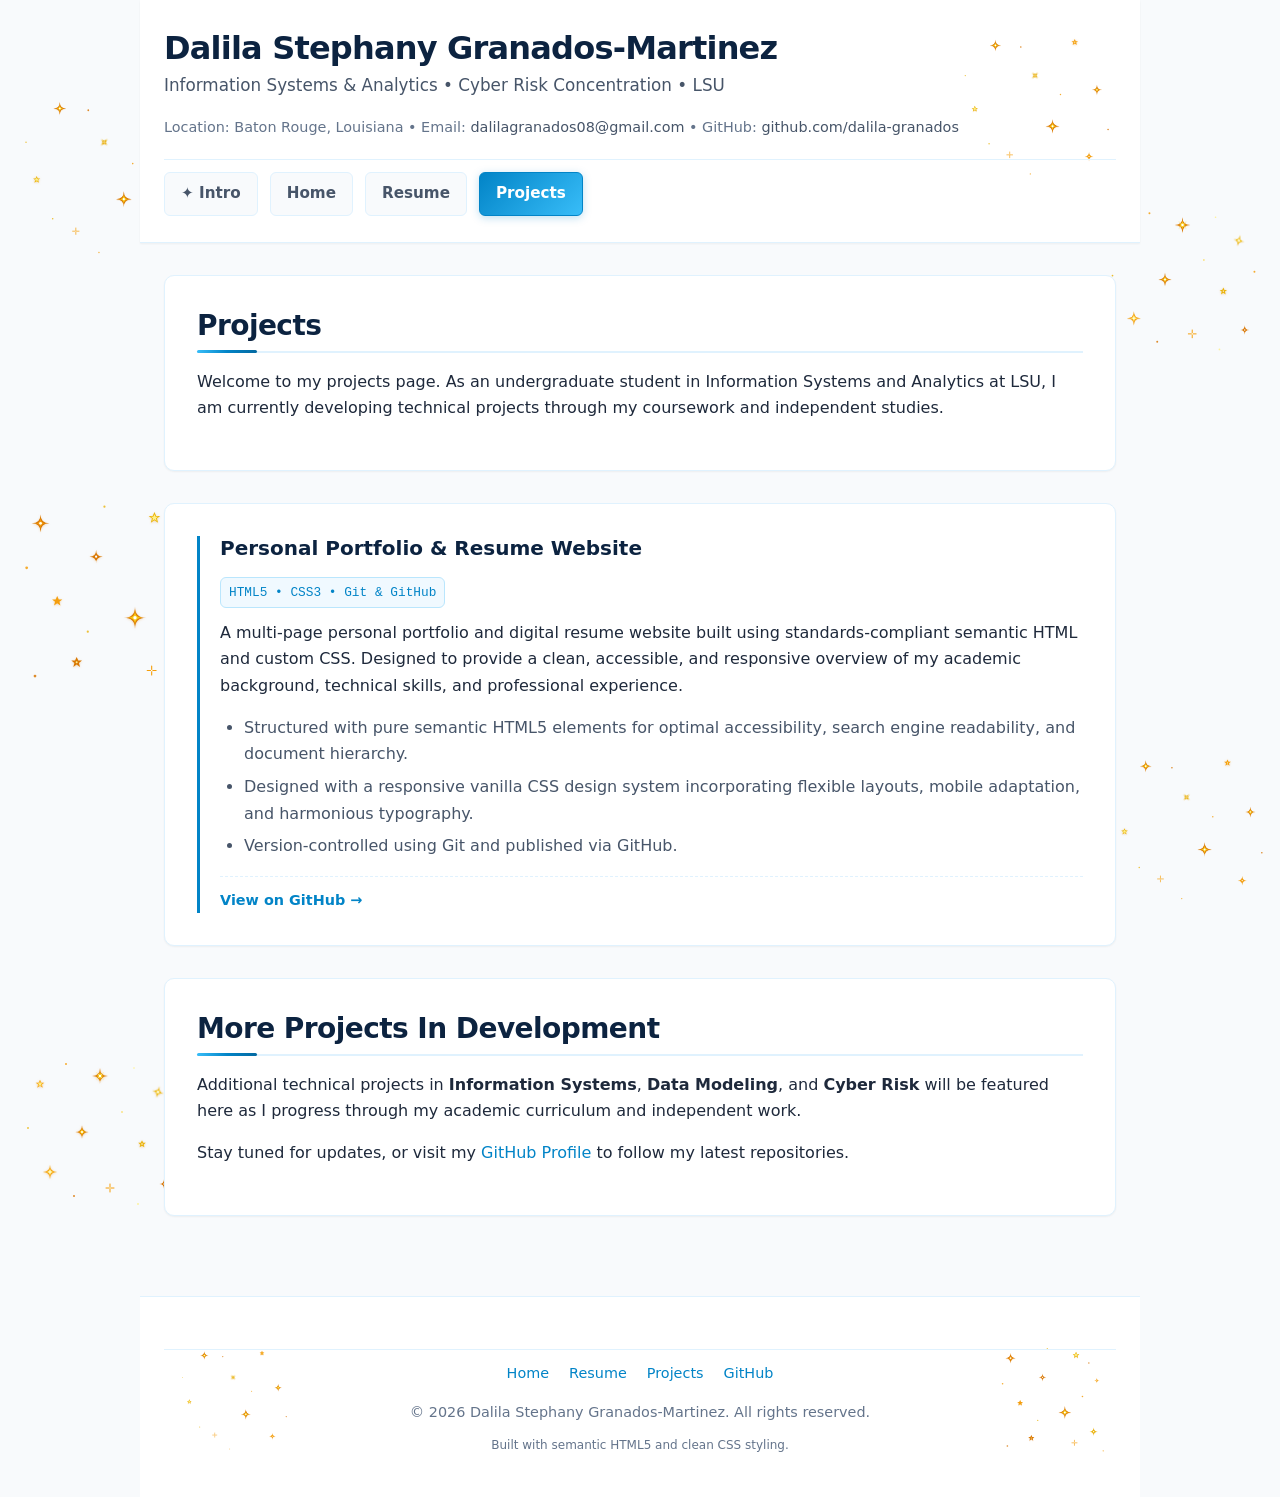
==== project.html @ ee6a598f "Move Intro navigation tab in front of Home tab" ====
<!DOCTYPE html>
<html lang="en">

<head>
    <meta charset="UTF-8">
    <meta name="viewport" content="width=device-width, initial-scale=1.0">
    <meta name="description"
        content="Projects Portfolio of Dalila Stephany Granados-Martinez, Information Systems and Analytics student at Louisiana State University.">
    <title>Dalila Stephany Granados-Martinez | Projects</title>
    <link rel="stylesheet" href="styles.css?v=7">
</head>

<body class="page-projects">

    <header>
        <div class="brand-wrapper">
            <h1 class="brand-title">Dalila Stephany Granados-Martinez</h1>
            <p class="brand-subtitle">Information Systems &amp; Analytics &bull; Cyber Risk Concentration &bull; LSU</p>
            <p class="contact-meta">
                Location: Baton Rouge, Louisiana &bull;
                Email: <a href="mailto:dalilagranados08@gmail.com">dalilagranados08@gmail.com</a> &bull;
                GitHub: <a href="https://github.com/dalila-granados" target="_blank"
                    rel="noopener noreferrer">github.com/dalila-granados</a>
            </p>
        </div>

        <nav aria-label="Main Navigation">
            <ul class="nav-links">
                <li><a href="index.html?intro=1" class="nav-action-btn" title="View Welcome Intro">✦ Intro</a></li>
                <li><a href="index.html">Home</a></li>
                <li><a href="resume.html">Resume</a></li>
                <li><a href="project.html" class="active">Projects</a></li>
            </ul>
        </nav>
    </header>

    <main>
        <!-- Projects Overview Section -->
        <section id="projects-overview">
            <h2>Projects</h2>
            <p>
                Welcome to my projects page. As an undergraduate student in Information Systems and Analytics at LSU, I
                am currently developing technical projects through my coursework and independent studies.
            </p>
        </section>

        <!-- Featured Project: Personal Portfolio Website -->
        <section id="personal-website">
            <article>
                <h3>Personal Portfolio &amp; Resume Website</h3>
                <span class="project-tech">HTML5 &bull; CSS3 &bull; Git &amp; GitHub</span>
                <p>
                    A multi-page personal portfolio and digital resume website built using standards-compliant semantic
                    HTML and custom CSS. Designed to provide a clean, accessible, and responsive overview of my academic
                    background, technical skills, and professional experience.
                </p>
                <ul>
                    <li>Structured with pure semantic HTML5 elements for optimal accessibility, search engine
                        readability, and document hierarchy.</li>
                    <li>Designed with a responsive vanilla CSS design system incorporating flexible layouts, mobile
                        adaptation, and harmonious typography.</li>
                    <li>Version-controlled using Git and published via GitHub.</li>
                </ul>

                <div class="project-links">
                    <a href="https://github.com/dalila-granados" target="_blank" rel="noopener noreferrer">View on
                        GitHub &rarr;</a>
                </div>
            </article>
        </section>

        <!-- Upcoming Projects Placeholder Section -->
        <section id="upcoming-projects">
            <h2>More Projects In Development</h2>
            <p>
                Additional technical projects in <strong>Information Systems</strong>, <strong>Data Modeling</strong>,
                and <strong>Cyber Risk</strong> will be featured here as I progress through my academic curriculum and
                independent work.
            </p>
            <p>
                Stay tuned for updates, or visit my <a href="https://github.com/dalila-granados" target="_blank"
                    rel="noopener noreferrer">GitHub Profile</a> to follow my latest repositories.
            </p>
        </section>
    </main>

    <footer>
        <nav aria-label="Footer Navigation" class="footer-nav">
            <a href="index.html">Home</a>
            <a href="resume.html">Resume</a>
            <a href="project.html">Projects</a>
            <a href="https://github.com/dalila-granados" target="_blank" rel="noopener noreferrer">GitHub</a>
        </nav>
        <p>&copy; 2026 Dalila Stephany Granados-Martinez. All rights reserved.</p>
        <p><small>Built with semantic HTML5 and clean CSS styling.</small></p>
    </footer>

</body>

</html>
---- styles.css ----
/* ==========================================================================
   Dalila Granados - Personal Portfolio & Resume Stylesheet
   Modern, responsive, and clean design system using Vanilla CSS.
   ========================================================================== */

/* CSS Custom Properties / Design Tokens - Baby Blue & Soft Yellow Theme */
:root {
    --primary-color: #0284c7;       /* Rich Baby Blue / Sky for accessible text & elements */
    --primary-hover: #0369a1;       /* Deep Sky Blue for hover states */
    --primary-light: #f0f9ff;       /* Very soft baby blue tint for badges, tags, pills */
    --primary-baby-blue: #38bdf8;   /* Vibrant baby blue for gradients, glows, and accents */
    --primary-sky-soft: #bae6fd;    /* Soft pastel baby blue */
    
    --secondary-color: #0c2340;     /* Deep midnight navy for bold headings & text contrast */
    
    --accent-color: #facc15;        /* Soft sunny yellow */
    --accent-soft: #fef08a;         /* Delicate soft butter yellow */
    --accent-light: #fefce8;        /* Ultra soft pastel yellow for hovers & highlights */
    --accent-glow: rgba(250, 204, 21, 0.4);

    --text-primary: #1e293b;
    --text-secondary: #475569;
    --text-muted: #64748b;
    --bg-main: #f8fafc;
    --bg-card: #ffffff;
    --border-color: #e0f2fe;
    --border-hover: #bae6fd;

    --shadow-sm: 0 1px 2px 0 rgba(0, 0, 0, 0.05);
    --shadow-md: 0 4px 6px -1px rgba(0, 0, 0, 0.08), 0 2px 4px -2px rgba(0, 0, 0, 0.06);
    --shadow-lg: 0 10px 15px -3px rgba(0, 0, 0, 0.08), 0 4px 6px -4px rgba(0, 0, 0, 0.06);

    --font-sans: system-ui, -apple-system, BlinkMacSystemFont, "Segoe UI", Roboto, Oxygen, Ubuntu, Cantarell, "Open Sans", "Helvetica Neue", sans-serif;
    --font-mono: ui-monospace, SFMono-Regular, Menlo, Monaco, Consolas, "Liberation Mono", "Courier New", monospace;

    --radius-sm: 6px;
    --radius-md: 10px;
    --radius-lg: 16px;
    --radius-full: 9999px;

    --transition-fast: 0.15s ease-in-out;
    --transition-normal: 0.25s ease-in-out;
}

/* Reset & Base Styles */
*,
*::before,
*::after {
    box-sizing: border-box;
    margin: 0;
    padding: 0;
}

html {
    font-size: 16px;
    scroll-behavior: smooth;
}

body {
    font-family: var(--font-sans);
    line-height: 1.65;
    color: var(--text-primary);
    background-color: var(--bg-main);
    min-height: 100vh;
    display: flex;
    flex-direction: column;
}

/* Page 1: Home Page Star Constellation */
body.page-home {
    background-image: 
        url('gold-stars-1.svg'),
        url('gold-stars-2.svg'),
        url('gold-stars-3.svg'),
        url('gold-stars-1.svg'),
        url('gold-stars-2.svg'),
        url('gold-stars-3.svg');
    background-repeat: no-repeat, no-repeat, no-repeat, no-repeat, no-repeat, no-repeat;
    background-position: 
        calc(50% - 640px) 130px,
        calc(50% + 530px) 250px,
        calc(50% - 610px) 630px,
        calc(50% + 540px) 840px,
        calc(50% - 630px) 1200px,
        calc(50% + 510px) 1420px;
    background-size: 260px auto, 310px auto, 240px auto, 270px auto, 250px auto, 280px auto;
}

/* Page 2: Resume Page Star Constellation (Distinct Rhythm & Higher Frequency for Longer Page) */
body.page-resume {
    background-image: 
        url('gold-stars-3.svg'),
        url('gold-stars-1.svg'),
        url('gold-stars-2.svg'),
        url('gold-stars-3.svg'),
        url('gold-stars-1.svg'),
        url('gold-stars-2.svg'),
        url('gold-stars-3.svg'),
        url('gold-stars-1.svg');
    background-repeat: no-repeat, no-repeat, no-repeat, no-repeat, no-repeat, no-repeat, no-repeat, no-repeat;
    background-position: 
        calc(50% + 540px) 90px,
        calc(50% - 630px) 310px,
        calc(50% + 520px) 580px,
        calc(50% - 650px) 910px,
        calc(50% + 540px) 1250px,
        calc(50% - 610px) 1590px,
        calc(50% + 530px) 1920px,
        calc(50% - 630px) 2240px;
    background-size: 290px auto, 250px auto, 280px auto, 300px auto, 240px auto, 280px auto, 260px auto, 250px auto;
}

/* Page 3: Projects Page Star Constellation (Playful Asymmetric Placement) */
body.page-projects {
    background-image: 
        url('gold-stars-2.svg'),
        url('gold-stars-3.svg'),
        url('gold-stars-1.svg'),
        url('gold-stars-2.svg'),
        url('gold-stars-3.svg');
    background-repeat: no-repeat, no-repeat, no-repeat, no-repeat, no-repeat;
    background-position: 
        calc(50% - 620px) 80px,
        calc(50% + 510px) 190px,
        calc(50% - 650px) 490px,
        calc(50% + 550px) 740px,
        calc(50% - 590px) 1040px;
    background-size: 280px auto, 250px auto, 300px auto, 240px auto, 270px auto;
}

/* Typography */
h1,
h2,
h3,
h4,
h5,
h6 {
    color: var(--secondary-color);
    font-weight: 700;
    line-height: 1.25;
}

h1 {
    font-size: 2.25rem;
    letter-spacing: -0.025em;
    margin-bottom: 0.5rem;
}

h2 {
    font-size: 1.75rem;
    letter-spacing: -0.02em;
    margin-bottom: 1rem;
    padding-bottom: 0.5rem;
    border-bottom: 2px solid var(--border-color);
    position: relative;
}

h2::after {
    content: "";
    position: absolute;
    bottom: -2px;
    left: 0;
    width: 60px;
    height: 3px;
    border-radius: 2px;
    background: linear-gradient(90deg, #38bdf8 0%, #0284c7 50%, #0369a1 100%);
}

h3 {
    font-size: 1.25rem;
    margin-top: 1rem;
    margin-bottom: 0.5rem;
}

p {
    margin-bottom: 1rem;
}

a {
    color: var(--primary-color);
    text-decoration: none;
    transition: color var(--transition-fast);
}

a:hover {
    color: var(--primary-hover);
    text-decoration: underline;
}

/* Layout Container */
.container,
header,
main,
footer {
    width: 100%;
    max-width: 1000px;
    margin-left: auto;
    margin-right: auto;
    padding-left: 1.5rem;
    padding-right: 1.5rem;
}

main {
    flex: 1 0 auto;
    padding-top: 2rem;
    padding-bottom: 3rem;
}

/* Header & Site Brand */
header {
    background-color: var(--bg-card);
    background-image: url('gold-stars-1.svg');
    background-repeat: no-repeat;
    background-position: right 1.75rem top 1rem;
    background-size: 160px auto;
    border-bottom: 1px solid var(--border-color);
    padding-top: 1.75rem;
    padding-bottom: 1.25rem;
    box-shadow: var(--shadow-sm);
    position: relative;
}

body.page-home header {
    background-image: url('gold-stars-1.svg');
    background-position: right 1.75rem top 1rem;
    background-size: 160px auto;
}

body.page-resume header {
    background-image: url('gold-stars-3.svg');
    background-position: right 2.25rem top 0.75rem;
    background-size: 175px auto;
}

body.page-projects header {
    background-image: url('gold-stars-2.svg');
    background-position: right 1.5rem top 1.25rem;
    background-size: 165px auto;
}

.brand-wrapper {
    position: relative;
    z-index: 1;
    margin-bottom: 1rem;
}

.brand-title {
    font-size: 2rem;
    color: var(--secondary-color);
    margin-bottom: 0.25rem;
}

.brand-subtitle {
    font-size: 1.05rem;
    color: var(--text-secondary);
    font-weight: 500;
}

.contact-meta {
    font-size: 0.9rem;
    color: var(--text-muted);
    margin-top: 0.4rem;
}

.contact-meta a {
    color: var(--text-secondary);
    font-weight: 500;
}

.contact-meta a:hover {
    color: var(--primary-color);
}

/* Navigation */
nav {
    margin-top: 1.25rem;
    padding-top: 0.75rem;
    border-top: 1px solid var(--border-color);
}

.nav-links {
    display: flex;
    flex-wrap: wrap;
    align-items: center;
    gap: 0.75rem;
    list-style: none;
    padding: 0;
    margin: 0;
}

.nav-links a {
    display: inline-block;
    padding: 0.5rem 1rem;
    font-size: 0.95rem;
    font-weight: 600;
    color: var(--text-secondary);
    text-decoration: none;
    border-radius: var(--radius-sm);
    background-color: var(--bg-main);
    border: 1px solid var(--border-color);
    transition: all var(--transition-fast);
}

.nav-links a:hover {
    background-color: var(--primary-light);
    color: var(--primary-hover);
    border-color: var(--primary-baby-blue);
    text-decoration: none;
}

.nav-links a.active {
    background: linear-gradient(135deg, var(--primary-color) 0%, var(--primary-baby-blue) 100%);
    color: #ffffff;
    border-color: var(--primary-color);
    box-shadow: 0 2px 8px rgba(2, 132, 199, 0.25);
}

/* Section Card Wrappers */
section {
    position: relative;
    z-index: 1;
    background-color: var(--bg-card);
    border: 1px solid var(--border-color);
    border-radius: var(--radius-md);
    padding: 2rem;
    margin-bottom: 2rem;
    box-shadow: var(--shadow-sm);
    transition: box-shadow var(--transition-normal);
}

section:hover {
    box-shadow: var(--shadow-md);
}

hr {
    border: 0;
    height: 1px;
    background-color: var(--border-color);
    margin: 1.75rem 0;
}

/* Profile / Bio Section */
.profile-card {
    display: flex;
    flex-direction: column;
    gap: 1.5rem;
}

@media (min-width: 640px) {
    .profile-card {
        flex-direction: row;
        align-items: flex-start;
    }
}

.profile-avatar {
    flex-shrink: 0;
    text-align: center;
}

.profile-avatar img {
    border-radius: var(--radius-lg);
    border: 3px solid var(--border-color);
    background-color: var(--bg-main);
    box-shadow: var(--shadow-md);
    display: block;
    margin: 0 auto;
}

.profile-avatar figcaption {
    font-size: 0.8rem;
    color: var(--text-muted);
    margin-top: 0.5rem;
    max-width: 180px;
}

.profile-content {
    flex: 1;
}

/* Skills Definition List */
dl {
    display: grid;
    grid-template-columns: 1fr;
    gap: 1rem;
    margin-top: 1rem;
}

@media (min-width: 700px) {
    dl {
        grid-template-columns: 220px 1fr;
        align-items: baseline;
    }
}

dt {
    font-weight: 700;
    color: var(--secondary-color);
}

dd {
    color: var(--text-secondary);
    margin-left: 0;
}

/* Cards & Articles (Experience & Projects) */
article {
    border-left: 3px solid var(--primary-color);
    padding-left: 1.25rem;
    margin-bottom: 1.75rem;
}

article:last-of-type {
    margin-bottom: 0;
}

article h3 {
    margin-top: 0;
    color: var(--secondary-color);
}

.meta-date {
    font-size: 0.875rem;
    color: var(--text-muted);
    margin-bottom: 0.75rem;
    font-weight: 500;
}

ul,
ol {
    margin-bottom: 1rem;
    padding-left: 1.5rem;
}

li {
    margin-bottom: 0.4rem;
    color: var(--text-secondary);
}

/* Project Cards Grid */
.projects-grid {
    display: grid;
    grid-template-columns: 1fr;
    gap: 1.5rem;
}

@media (min-width: 680px) {
    .projects-grid {
        grid-template-columns: 1fr 1fr;
    }
}

.project-card {
    border: 1px solid var(--border-color);
    border-radius: var(--radius-md);
    padding: 1.5rem;
    background-color: var(--bg-card);
    display: flex;
    flex-direction: column;
    justify-content: space-between;
    transition: transform var(--transition-fast), box-shadow var(--transition-fast);
}

.project-card:hover {
    transform: translateY(-2px);
    box-shadow: 0 8px 20px -4px rgba(2, 132, 199, 0.12);
    border-color: var(--primary-sky-soft);
}

.project-card h3 {
    margin-top: 0;
}

.project-tech {
    display: inline-block;
    font-size: 0.8rem;
    font-family: var(--font-mono);
    background-color: var(--primary-light);
    color: var(--primary-color);
    border: 1px solid var(--primary-sky-soft);
    padding: 0.25rem 0.5rem;
    border-radius: var(--radius-sm);
    margin-top: 0.5rem;
    margin-bottom: 0.75rem;
}

.project-links {
    margin-top: 1rem;
    padding-top: 0.75rem;
    border-top: 1px dashed var(--border-color);
    display: flex;
    gap: 1rem;
    font-weight: 600;
    font-size: 0.9rem;
}

/* Tables */
table {
    width: 100%;
    border-collapse: collapse;
    margin: 1.25rem 0;
    font-size: 0.95rem;
}

th,
td {
    padding: 0.75rem 1rem;
    text-align: left;
    border-bottom: 1px solid var(--border-color);
}

th {
    background-color: var(--bg-main);
    color: var(--secondary-color);
    font-weight: 600;
}

tr:hover td {
    background-color: var(--accent-light);
}

/* Form Styles */
fieldset {
    border: 1px solid var(--border-color);
    border-radius: var(--radius-md);
    padding: 1.5rem;
    background-color: var(--bg-main);
}

legend {
    font-weight: 700;
    color: var(--secondary-color);
    padding: 0 0.5rem;
}

.form-group {
    margin-bottom: 1.25rem;
}

label {
    display: block;
    margin-bottom: 0.35rem;
    font-weight: 600;
    font-size: 0.9rem;
    color: var(--text-primary);
}

input[type="text"],
input[type="email"],
textarea,
select {
    width: 100%;
    padding: 0.65rem 0.85rem;
    border: 1px solid var(--border-color);
    border-radius: var(--radius-sm);
    font-family: inherit;
    font-size: 0.95rem;
    background-color: #ffffff;
    color: var(--text-primary);
    transition: border-color var(--transition-fast), box-shadow var(--transition-fast);
}

input[type="text"]:focus,
input[type="email"]:focus,
textarea:focus,
select:focus {
    outline: none;
    border-color: var(--primary-baby-blue);
    box-shadow: 0 0 0 3px rgba(56, 189, 248, 0.22);
}

textarea {
    resize: vertical;
    min-height: 120px;
}

.form-actions {
    display: flex;
    gap: 0.75rem;
    margin-top: 1rem;
}

button {
    display: inline-flex;
    align-items: center;
    justify-content: center;
    padding: 0.65rem 1.25rem;
    font-size: 0.95rem;
    font-weight: 600;
    border-radius: var(--radius-sm);
    cursor: pointer;
    border: 1px solid transparent;
    transition: all var(--transition-fast);
}

button[type="submit"] {
    background: linear-gradient(135deg, var(--primary-color) 0%, var(--primary-baby-blue) 100%);
    color: #ffffff;
    box-shadow: 0 2px 8px rgba(2, 132, 199, 0.3);
}

button[type="submit"]:hover {
    background: linear-gradient(135deg, var(--primary-hover) 0%, var(--primary-color) 100%);
    box-shadow: 0 4px 14px rgba(2, 132, 199, 0.4);
}

button[type="reset"] {
    background-color: #ffffff;
    color: var(--text-secondary);
    border-color: var(--border-color);
}

button[type="reset"]:hover {
    background-color: var(--border-color);
    color: var(--secondary-color);
}

/* Details & Summary (Collapsible) */
details {
    border: 1px solid var(--border-color);
    border-radius: var(--radius-sm);
    padding: 0.75rem 1rem;
    margin-top: 0.75rem;
    background-color: var(--bg-main);
}

summary {
    font-weight: 600;
    cursor: pointer;
    color: var(--secondary-color);
}

details[open] summary {
    margin-bottom: 0.5rem;
}

/* Footer */
footer {
    position: relative;
    background-color: var(--bg-card);
    background-image: 
        url('gold-stars-2.svg'),
        url('gold-stars-1.svg');
    background-repeat: no-repeat, no-repeat;
    background-position: left 2rem center, right 2rem center;
    background-size: 120px auto, 115px auto;
    border-top: 1px solid var(--border-color);
    padding-top: 2rem;
    padding-bottom: 2rem;
    text-align: center;
    font-size: 0.9rem;
    color: var(--text-muted);
}

.footer-nav,
footer p {
    position: relative;
    z-index: 1;
}

footer p {
    margin-bottom: 0.5rem;
}

.footer-nav {
    display: flex;
    justify-content: center;
    gap: 1.25rem;
    margin-bottom: 1rem;
}

/* Responsive Star Accents */
@media (max-width: 1400px) {
    body.page-home {
        background-position: 
            left 10px top 130px,
            right 10px top 250px,
            left 10px top 630px,
            right 10px top 840px,
            left 10px top 1200px,
            right 10px top 1420px;
        background-size: 180px auto, 200px auto, 170px auto, 190px auto, 180px auto, 190px auto;
    }

    body.page-resume {
        background-position: 
            right 10px top 90px,
            left 10px top 310px,
            right 10px top 580px,
            left 10px top 910px,
            right 10px top 1250px,
            left 10px top 1590px,
            right 10px top 1920px,
            left 10px top 2240px;
        background-size: 190px auto, 175px auto, 185px auto, 200px auto, 170px auto, 185px auto, 175px auto, 180px auto;
    }

    body.page-projects {
        background-position: 
            left 10px top 80px,
            right 10px top 190px,
            left 10px top 490px,
            right 10px top 740px,
            left 10px top 1040px;
        background-size: 185px auto, 175px auto, 200px auto, 170px auto, 180px auto;
    }
}

@media (max-width: 1100px) {
    body {
        /* When content fills screen width, keep background clean to prevent overlapping body content */
        background-image: none;
    }

    header {
        background-position: right 1rem top 1rem;
        background-size: 130px auto;
    }

    footer {
        background-position: left 1rem center, right 1rem center;
        background-size: 90px auto, 90px auto;
    }
}

@media (max-width: 768px) {
    header {
        background-position: right 0.5rem top 0.5rem;
        background-size: 100px auto;
    }

    footer {
        background-position: left 0.5rem center, right 0.5rem center;
        background-size: 75px auto, 75px auto;
    }
}

/* ==========================================================================
   Welcome Splash Overlay Styles
   ========================================================================== */

body.welcome-active {
    overflow: hidden;
}

body.welcome-loaded header,
body.welcome-loaded main,
body.welcome-loaded footer {
    animation: welcomePageEntrance 0.8s cubic-bezier(0.16, 1, 0.3, 1) both;
}

@keyframes welcomePageEntrance {
    0% {
        opacity: 0;
        transform: translateY(12px);
    }
    100% {
        opacity: 1;
        transform: translateY(0);
    }
}

/* Splash Overlay Fullscreen Container - Cute Light Blue & Soft Yellow Theme */
.welcome-overlay {
    position: fixed;
    top: 0;
    left: 0;
    width: 100vw;
    height: 100vh;
    z-index: 999999;
    display: flex;
    align-items: center;
    justify-content: center;
    background: radial-gradient(circle at 50% 35%, #f0f9ff 0%, #e0f2fe 55%, #bae6fd 100%);
    padding: 1.5rem;
    overflow: hidden;
    opacity: 1;
    visibility: visible;
    transform: scale(1);
    filter: blur(0);
    transition: 
        opacity 0.75s cubic-bezier(0.16, 1, 0.3, 1),
        transform 0.75s cubic-bezier(0.16, 1, 0.3, 1),
        filter 0.75s cubic-bezier(0.16, 1, 0.3, 1),
        visibility 0.75s;
    user-select: none;
}

/* Fade-out state when transitioning into website */
.welcome-overlay.fade-out {
    opacity: 0;
    visibility: hidden;
    transform: scale(1.04);
    filter: blur(8px);
    pointer-events: none;
}

/* Ambient Baby Blue & Soft Yellow Radial Glows */
.welcome-glow-purple,
.welcome-glow-blue {
    position: absolute;
    top: -120px;
    left: -100px;
    width: 600px;
    height: 600px;
    border-radius: 50%;
    background: radial-gradient(circle, rgba(186, 230, 253, 0.75) 0%, rgba(224, 242, 254, 0.25) 55%, transparent 70%);
    filter: blur(60px);
    pointer-events: none;
    z-index: 1;
}

.welcome-glow-gold,
.welcome-glow-yellow {
    position: absolute;
    bottom: -120px;
    right: -100px;
    width: 550px;
    height: 550px;
    border-radius: 50%;
    background: radial-gradient(circle, rgba(254, 240, 138, 0.65) 0%, rgba(250, 204, 21, 0.15) 55%, transparent 70%);
    filter: blur(60px);
    pointer-events: none;
    z-index: 1;
}

/* Floating Gold Star Illustrations */
.welcome-star-decor {
    position: absolute;
    pointer-events: none;
    z-index: 1;
    opacity: 0.75;
}

.welcome-star-left {
    top: 6%;
    left: 4%;
    max-width: 250px;
    animation: welcomeFloatLeft 7s ease-in-out infinite alternate;
}

.welcome-star-right {
    bottom: 6%;
    right: 4%;
    max-width: 280px;
    animation: welcomeFloatRight 8s ease-in-out infinite alternate;
}

.welcome-star-top-right {
    top: 3%;
    right: 18%;
    max-width: 220px;
    animation: welcomeFloatRight 9s ease-in-out infinite alternate;
}

.welcome-star-bottom-left {
    bottom: 3%;
    left: 16%;
    max-width: 230px;
    animation: welcomeFloatLeft 8.5s ease-in-out infinite alternate;
}

/* Cute Floating Twinkling Stars */
.welcome-sparkles {
    position: absolute;
    inset: 0;
    pointer-events: none;
    z-index: 1;
    overflow: hidden;
}

.cute-star {
    position: absolute;
    color: #eab308;
    text-shadow: 0 0 10px rgba(250, 204, 21, 0.7);
    user-select: none;
    animation: starTwinkle 3s ease-in-out infinite alternate;
}

.star-1 { top: 16%; left: 22%; font-size: 1.4rem; animation-delay: 0.2s; color: #facc15; }
.star-2 { top: 26%; right: 22%; font-size: 1.8rem; animation-delay: 0.8s; color: #fef08a; }
.star-3 { bottom: 22%; left: 26%; font-size: 1.3rem; animation-delay: 1.4s; color: #eab308; }
.star-4 { bottom: 18%; right: 24%; font-size: 1.5rem; animation-delay: 2.1s; color: #facc15; }
.star-5 { top: 10%; left: 48%; font-size: 1.2rem; animation-delay: 0.5s; color: #fef08a; }
.star-6 { bottom: 12%; left: 50%; font-size: 1.4rem; animation-delay: 1.8s; color: #facc15; }
.star-7 { top: 38%; left: 10%; font-size: 1.6rem; animation-delay: 1.1s; color: #eab308; }
.star-8 { top: 42%; right: 12%; font-size: 1.5rem; animation-delay: 2.4s; color: #fef08a; }

@keyframes starTwinkle {
    0% {
        opacity: 0.25;
        transform: scale(0.8) rotate(-10deg);
    }
    50% {
        opacity: 1;
        transform: scale(1.25) rotate(15deg);
    }
    100% {
        opacity: 0.4;
        transform: scale(0.9) rotate(0deg);
    }
}

@keyframes welcomeFloatLeft {
    0% {
        transform: translateY(0) rotate(0deg);
    }
    100% {
        transform: translateY(-16px) rotate(-3deg);
    }
}

@keyframes welcomeFloatRight {
    0% {
        transform: translateY(0) rotate(0deg);
    }
    100% {
        transform: translateY(16px) rotate(3deg);
    }
}

/* Cute Frosted White Welcome Card */
.welcome-card {
    position: relative;
    z-index: 2;
    max-width: 520px;
    width: 100%;
    background: rgba(255, 255, 255, 0.88);
    backdrop-filter: blur(20px);
    -webkit-backdrop-filter: blur(20px);
    border: 2px solid rgba(255, 255, 255, 0.95);
    border-radius: 28px;
    padding: 3rem 2.25rem 2.5rem;
    text-align: center;
    box-shadow: 
        0 20px 50px -10px rgba(2, 132, 199, 0.18),
        0 0 35px rgba(254, 240, 138, 0.4),
        inset 0 2px 4px rgba(255, 255, 255, 0.9);
    animation: welcomeCardPop 0.8s cubic-bezier(0.16, 1, 0.3, 1) both;
}

@keyframes welcomeCardPop {
    0% {
        opacity: 0;
        transform: scale(0.92) translateY(20px);
    }
    100% {
        opacity: 1;
        transform: scale(1) translateY(0);
    }
}

/* Cute Soft Yellow Welcome Pill Badge */
.welcome-pill {
    display: inline-flex;
    align-items: center;
    gap: 0.5rem;
    padding: 0.45rem 1.25rem;
    border-radius: var(--radius-full);
    background: #fefce8;
    border: 1.5px solid #fef08a;
    color: #a16207;
    font-size: 0.82rem;
    font-weight: 700;
    letter-spacing: 0.08em;
    text-transform: uppercase;
    margin-bottom: 1.25rem;
    box-shadow: 0 2px 10px rgba(250, 204, 21, 0.2);
}

.welcome-pill-sparkle {
    color: #eab308;
    animation: starPulse 2s ease-in-out infinite alternate;
}

@keyframes starPulse {
    0% {
        transform: scale(0.9);
        opacity: 0.75;
    }
    100% {
        transform: scale(1.15);
        opacity: 1;
    }
}

/* Typography Inside Welcome Card */
.welcome-title {
    font-size: 2.25rem;
    font-weight: 800;
    line-height: 1.25;
    margin-bottom: 1.75rem;
    color: #0369a1;
    background: linear-gradient(135deg, #0284c7 0%, #0369a1 100%);
    -webkit-background-clip: text;
    -webkit-text-fill-color: transparent;
    letter-spacing: -0.025em;
    border: none;
    padding-bottom: 0;
}

.welcome-title::after {
    display: none;
}

/* 10-Second Timer Progress Bar */
.welcome-timer-bar {
    width: 100%;
    height: 6px;
    background: #e0f2fe;
    border-radius: var(--radius-full);
    margin-bottom: 1.75rem;
    overflow: hidden;
    position: relative;
}

.welcome-timer-progress {
    height: 100%;
    width: 0%;
    background: linear-gradient(90deg, #7dd3fc 0%, #0284c7 50%, #0369a1 100%);
    border-radius: var(--radius-full);
    box-shadow: 0 0 8px rgba(2, 132, 199, 0.45);
}

/* Enter Website Button */
.welcome-actions {
    display: flex;
    justify-content: center;
}

.welcome-btn-enter {
    display: inline-flex;
    align-items: center;
    justify-content: center;
    gap: 0.65rem;
    background: linear-gradient(135deg, #38bdf8 0%, #0284c7 100%);
    color: #ffffff;
    padding: 0.8rem 2.5rem;
    font-size: 1rem;
    font-weight: 700;
    border-radius: var(--radius-full);
    border: 2px solid #fef08a;
    cursor: pointer;
    box-shadow: 
        0 6px 18px rgba(2, 132, 199, 0.28),
        0 0 14px rgba(254, 240, 138, 0.4),
        inset 0 1px 0 rgba(255, 255, 255, 0.4);
    transition: 
        transform var(--transition-fast),
        box-shadow var(--transition-fast),
        border-color var(--transition-fast);
}

.welcome-btn-enter:hover {
    transform: translateY(-2px);
    box-shadow: 
        0 8px 24px rgba(2, 132, 199, 0.38),
        0 0 20px rgba(250, 204, 21, 0.55);
    border-color: #facc15;
}

.welcome-btn-enter:active {
    transform: translateY(0);
}

.welcome-arrow-icon {
    transition: transform var(--transition-fast);
}

.welcome-btn-enter:hover .welcome-arrow-icon {
    transform: translateX(4px);
}

.welcome-hint {
    font-size: 0.82rem;
    color: #64748b;
    margin-top: 1.25rem;
    margin-bottom: 0;
}

.welcome-hint kbd {
    display: inline-block;
    padding: 0.15rem 0.4rem;
    font-family: var(--font-mono);
    font-size: 0.72rem;
    color: #0369a1;
    background: #e0f2fe;
    border: 1px solid #bae6fd;
    border-radius: 4px;
    box-shadow: 0 1px 1px rgba(0, 0, 0, 0.05);
}

/* Nav Action Button for Replaying Intro */
.nav-action-btn {
    display: inline-flex;
    align-items: center;
    gap: 0.35rem;
    padding: 0.5rem 0.9rem;
    font-size: 0.9rem;
    font-weight: 600;
    text-decoration: none;
    color: #0284c7;
    background: rgba(56, 189, 248, 0.12);
    border: 1px dashed rgba(56, 189, 248, 0.45);
    border-radius: var(--radius-sm);
    cursor: pointer;
    transition: all var(--transition-fast);
}

.nav-action-btn:hover {
    background: var(--primary-light);
    color: var(--primary-hover);
    border-color: var(--primary-baby-blue);
    text-decoration: none;
    transform: translateY(-1px);
    box-shadow: 0 2px 6px rgba(56, 189, 248, 0.25);
}

/* Footer Replay Intro Link/Button */
.footer-replay-btn {
    background: none;
    border: none;
    color: var(--text-muted);
    font-size: 0.85rem;
    cursor: pointer;
    text-decoration: underline;
    margin-top: 0.5rem;
    display: inline-block;
    transition: color var(--transition-fast);
}

.footer-replay-btn:hover {
    color: var(--primary-color);
}

/* Mobile & Accessibility Optimizations */
@media (max-width: 640px) {
    .welcome-card {
        padding: 2rem 1.25rem 1.75rem;
        border-radius: 18px;
    }

    .welcome-title {
        font-size: 1.65rem;
    }

    .welcome-avatar-wrapper {
        width: 80px;
        height: 80px;
    }

    .welcome-star-decor {
        opacity: 0.35;
        max-width: 160px;
    }
}

@media (prefers-reduced-motion: reduce) {
    .welcome-overlay,
    .welcome-card,
    .welcome-star-decor,
    .welcome-btn-enter,
    .welcome-pill-sparkle {
        animation: none !important;
        transition: opacity 0.2s ease !important;
    }

    .welcome-timer-progress {
        transition: width 0.1s linear !important;
    }
}
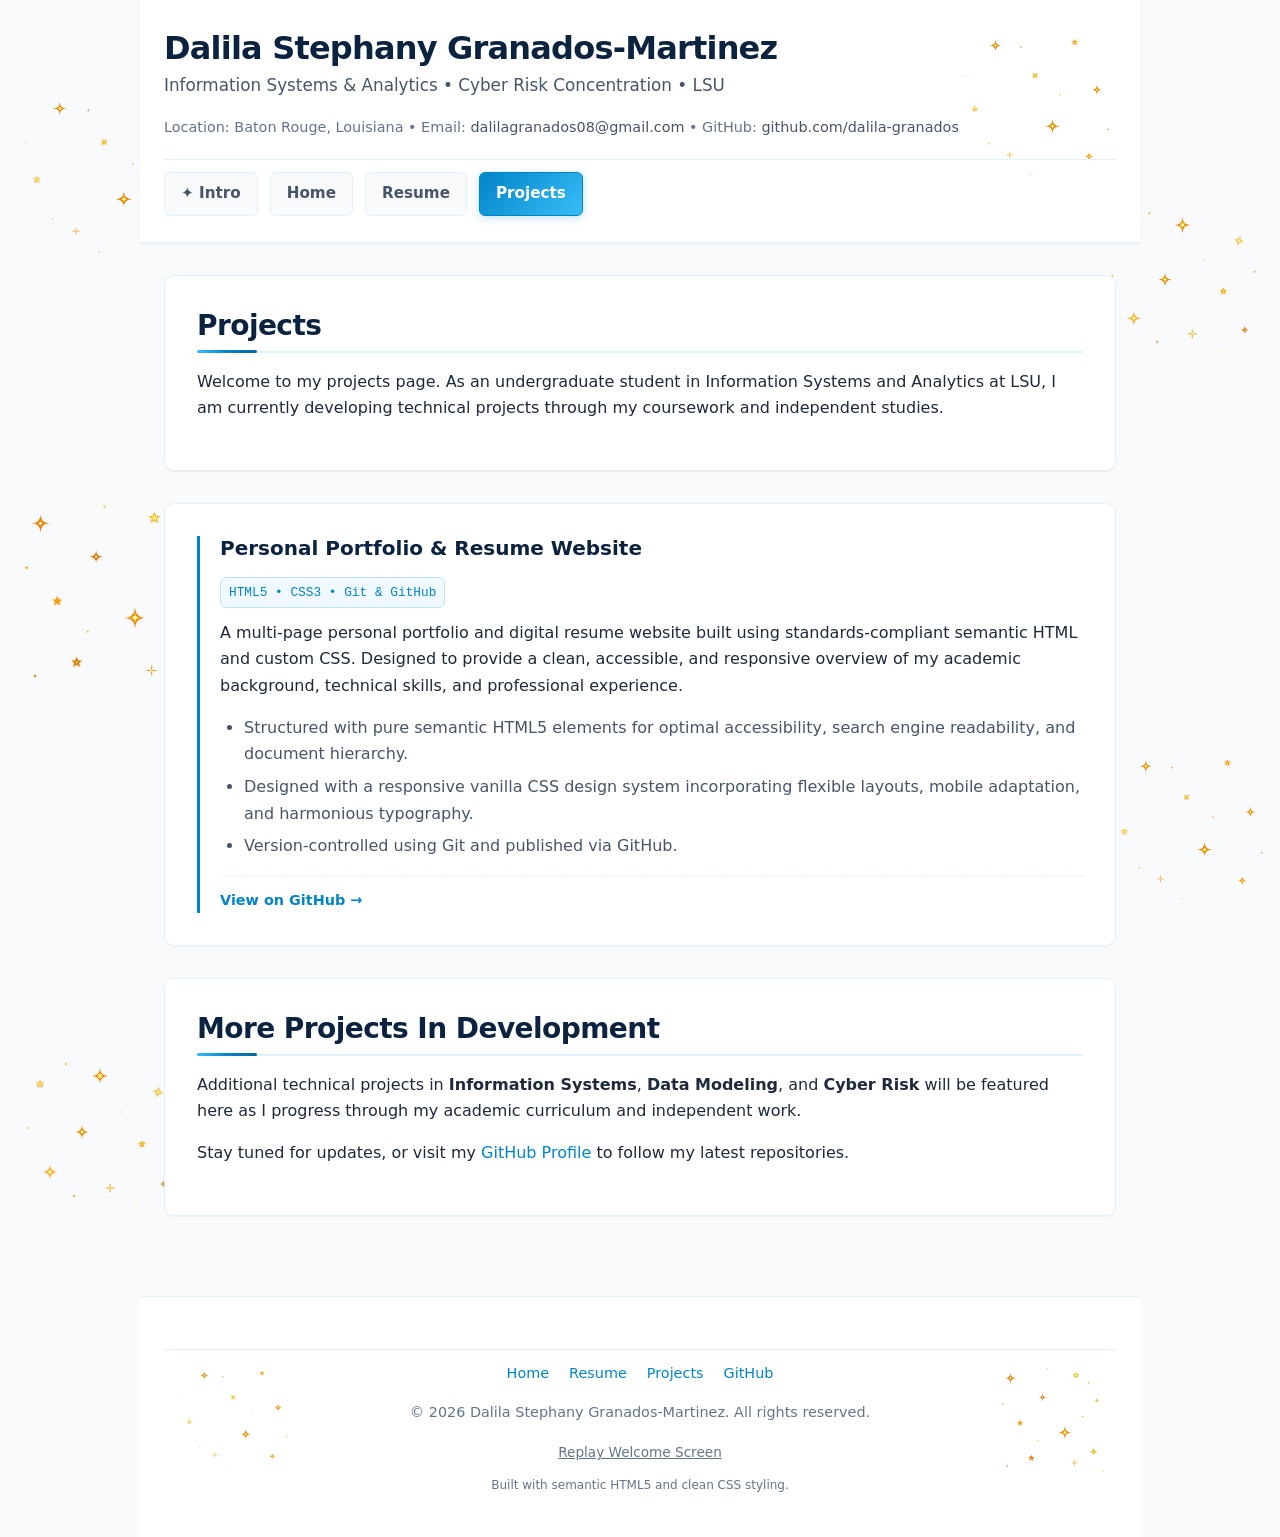
==== commit 8ef8be8b: "Fix scroll lock on return to home, improve accessibility, and add fallback handlers" ====
--- a/project.html
+++ b/project.html
@@ -92,6 +92,7 @@
             <a href="https://github.com/dalila-granados" target="_blank" rel="noopener noreferrer">GitHub</a>
         </nav>
         <p>&copy; 2026 Dalila Stephany Granados-Martinez. All rights reserved.</p>
+        <p><a href="index.html?intro=1" class="footer-replay-btn">Replay Welcome Screen</a></p>
         <p><small>Built with semantic HTML5 and clean CSS styling.</small></p>
     </footer>
 
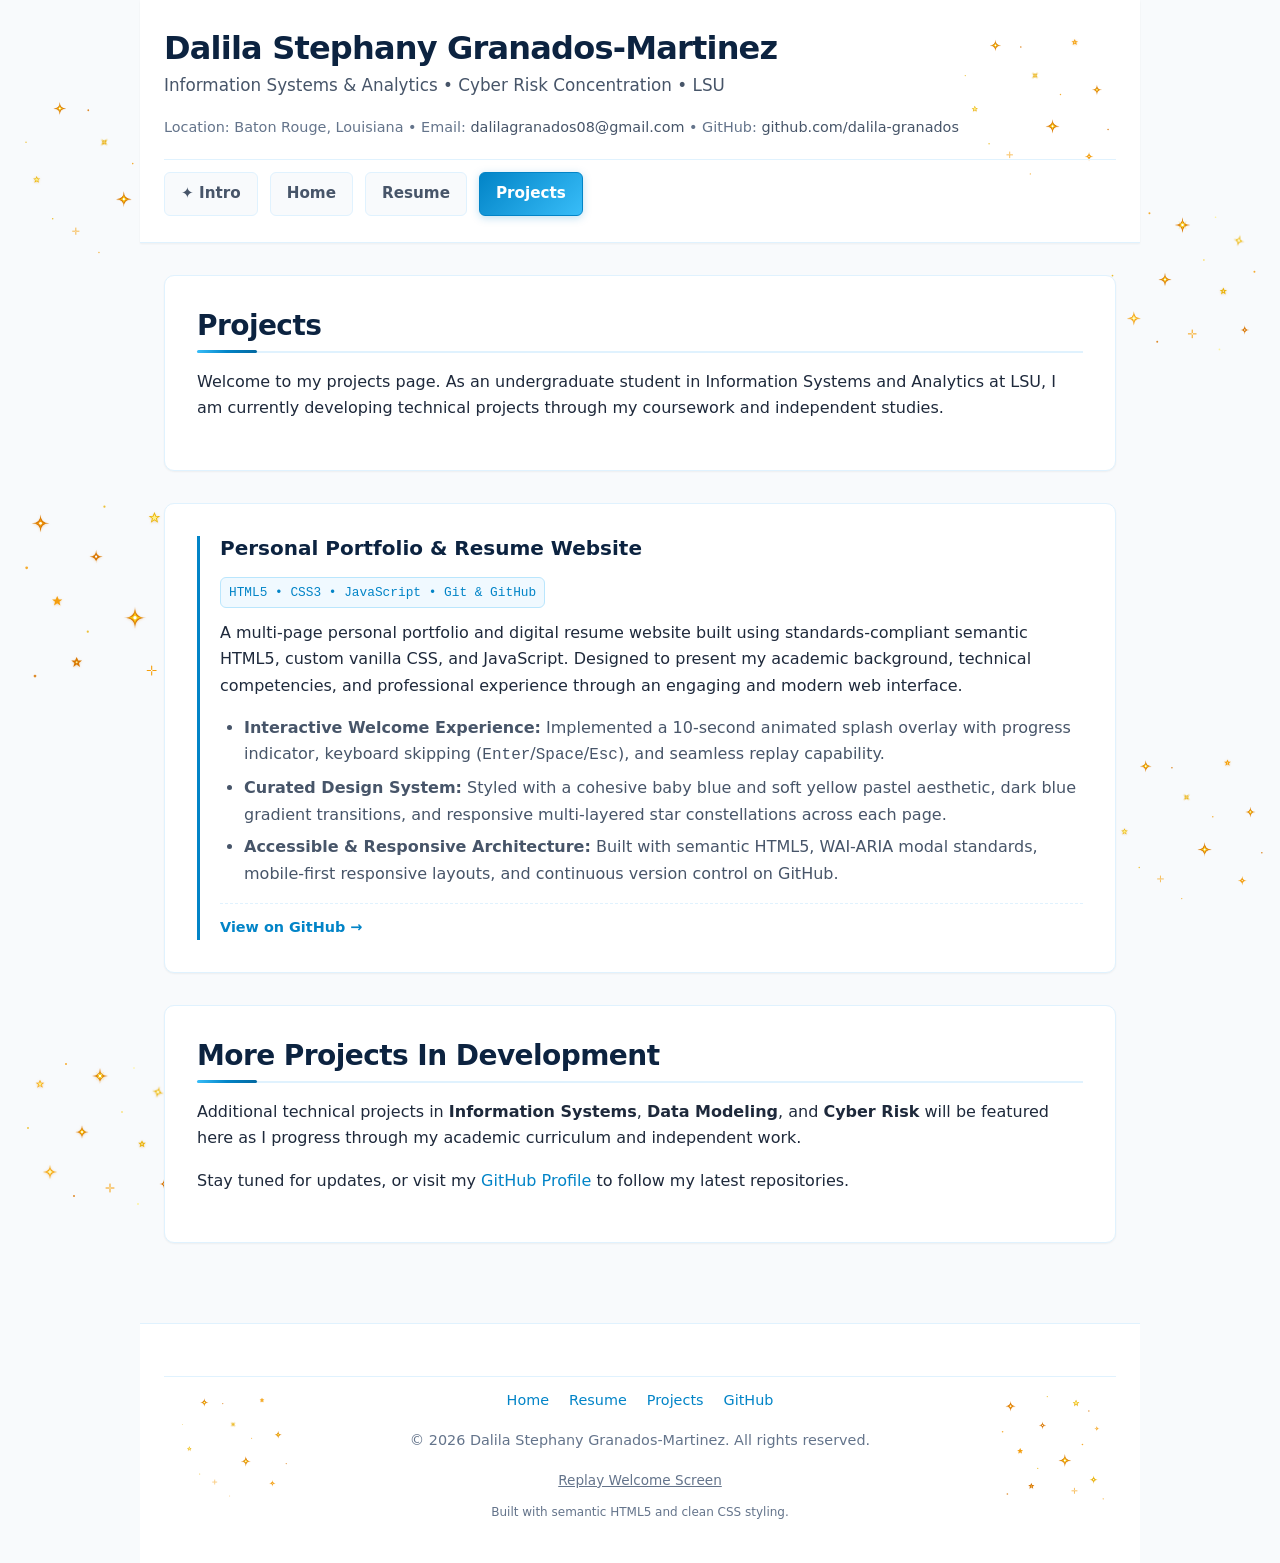
==== commit 37bb9799: "Update project tab to highlight JavaScript welcome overlay, pastel design system, and responsive arc" ====
--- a/project.html
+++ b/project.html
@@ -48,18 +48,16 @@
         <section id="personal-website">
             <article>
                 <h3>Personal Portfolio &amp; Resume Website</h3>
-                <span class="project-tech">HTML5 &bull; CSS3 &bull; Git &amp; GitHub</span>
+                <span class="project-tech">HTML5 &bull; CSS3 &bull; JavaScript &bull; Git &amp; GitHub</span>
                 <p>
                     A multi-page personal portfolio and digital resume website built using standards-compliant semantic
-                    HTML and custom CSS. Designed to provide a clean, accessible, and responsive overview of my academic
-                    background, technical skills, and professional experience.
+                    HTML5, custom vanilla CSS, and JavaScript. Designed to present my academic background, technical competencies,
+                    and professional experience through an engaging and modern web interface.
                 </p>
                 <ul>
-                    <li>Structured with pure semantic HTML5 elements for optimal accessibility, search engine
-                        readability, and document hierarchy.</li>
-                    <li>Designed with a responsive vanilla CSS design system incorporating flexible layouts, mobile
-                        adaptation, and harmonious typography.</li>
-                    <li>Version-controlled using Git and published via GitHub.</li>
+                    <li><strong>Interactive Welcome Experience:</strong> Implemented a 10-second animated splash overlay with progress indicator, keyboard skipping (<kbd>Enter</kbd>/<kbd>Space</kbd>/<kbd>Esc</kbd>), and seamless replay capability.</li>
+                    <li><strong>Curated Design System:</strong> Styled with a cohesive baby blue and soft yellow pastel aesthetic, dark blue gradient transitions, and responsive multi-layered star constellations across each page.</li>
+                    <li><strong>Accessible &amp; Responsive Architecture:</strong> Built with semantic HTML5, WAI-ARIA modal standards, mobile-first responsive layouts, and continuous version control on GitHub.</li>
                 </ul>
 
                 <div class="project-links">
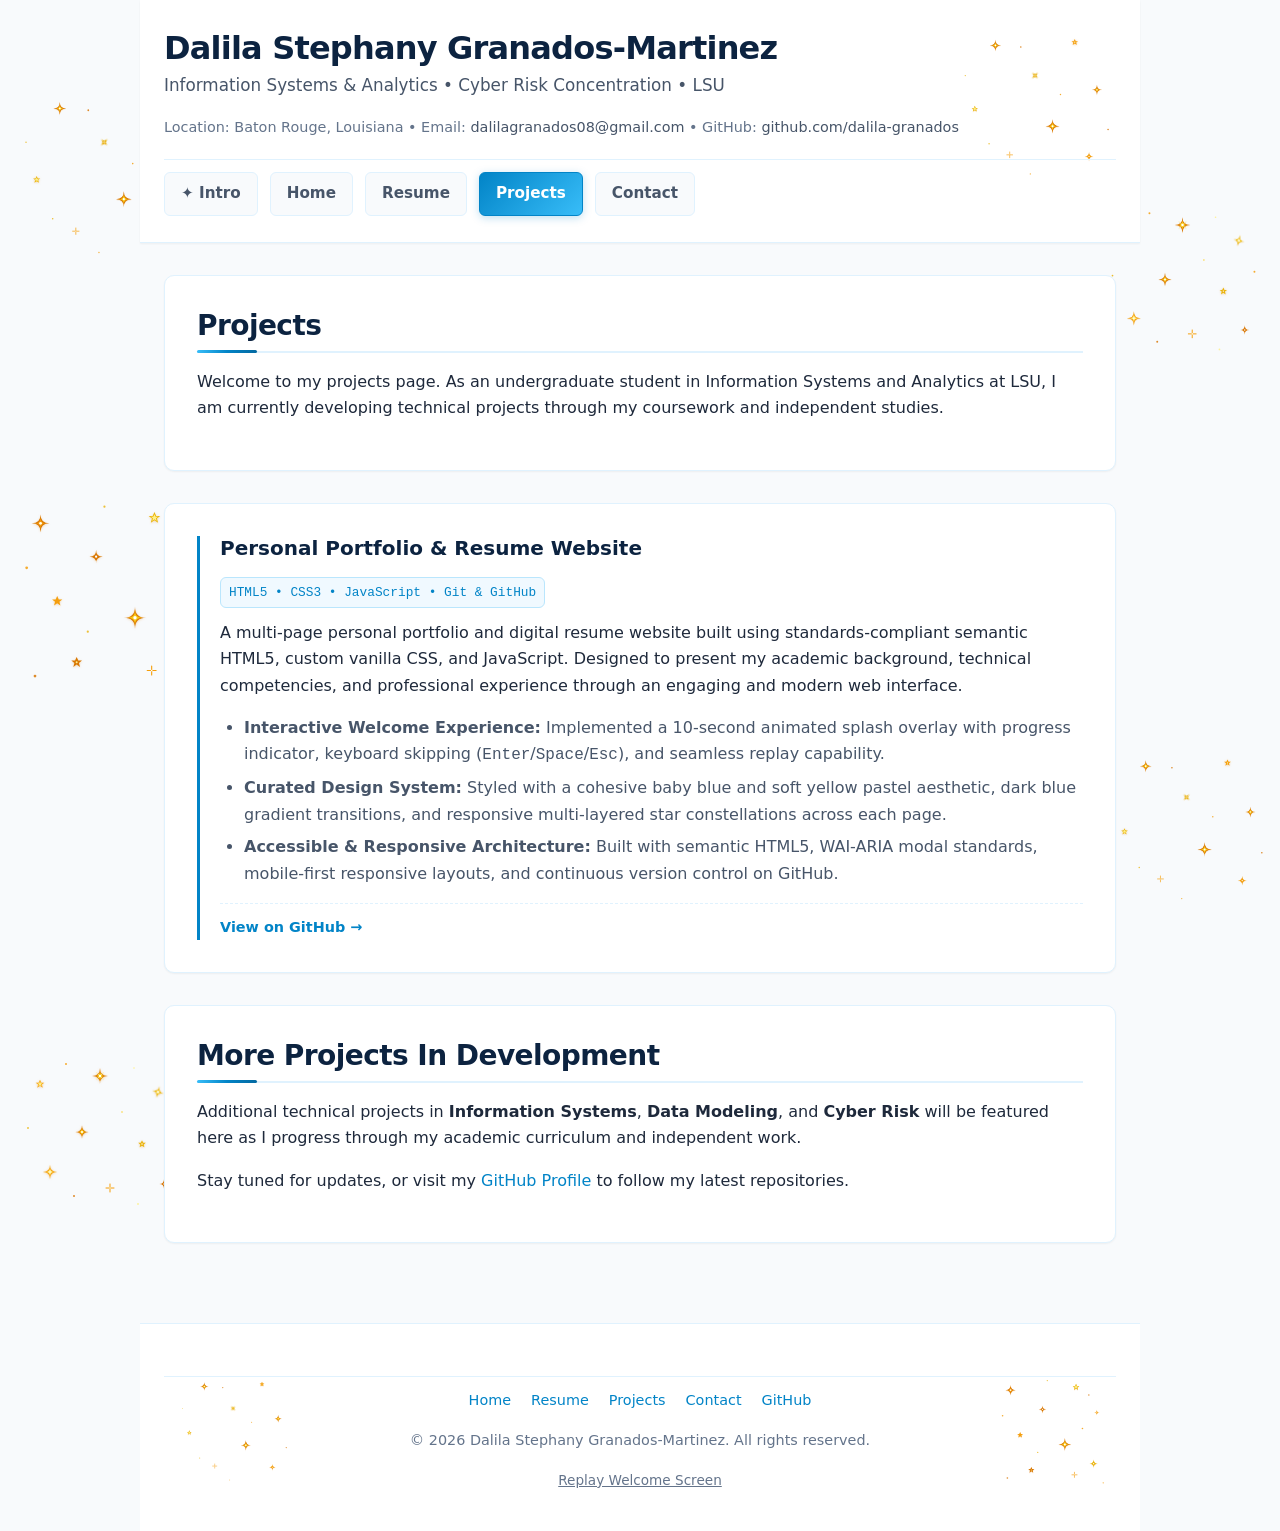
==== commit 1849eba8: "Configure contact form email delivery, live status feedback, and remove footer credit text" ====
--- a/project.html
+++ b/project.html
@@ -30,6 +30,7 @@
                 <li><a href="index.html">Home</a></li>
                 <li><a href="resume.html">Resume</a></li>
                 <li><a href="project.html" class="active">Projects</a></li>
+                <li><a href="index.html#contact">Contact</a></li>
             </ul>
         </nav>
     </header>
@@ -87,11 +88,11 @@
             <a href="index.html">Home</a>
             <a href="resume.html">Resume</a>
             <a href="project.html">Projects</a>
+            <a href="index.html#contact">Contact</a>
             <a href="https://github.com/dalila-granados" target="_blank" rel="noopener noreferrer">GitHub</a>
         </nav>
         <p>&copy; 2026 Dalila Stephany Granados-Martinez. All rights reserved.</p>
         <p><a href="index.html?intro=1" class="footer-replay-btn">Replay Welcome Screen</a></p>
-        <p><small>Built with semantic HTML5 and clean CSS styling.</small></p>
     </footer>
 
 </body>
--- a/styles.css
+++ b/styles.css
@@ -576,8 +576,10 @@
 
 .form-actions {
     display: flex;
+    flex-wrap: wrap;
+    align-items: center;
     gap: 0.75rem;
-    margin-top: 1rem;
+    margin-top: 1.25rem;
 }
 
 button {
@@ -613,6 +615,166 @@
 button[type="reset"]:hover {
     background-color: var(--border-color);
     color: var(--secondary-color);
+}
+
+button:disabled,
+button.is-loading {
+    opacity: 0.7;
+    cursor: not-allowed;
+    pointer-events: none;
+    box-shadow: none;
+}
+
+/* Required field indicator */
+.required-indicator {
+    color: #e11d48;
+    font-weight: bold;
+    margin-left: 2px;
+}
+
+.direct-email-link {
+    color: var(--primary-color);
+    font-weight: 600;
+    text-decoration: underline;
+}
+
+.direct-email-link:hover {
+    color: var(--primary-hover);
+}
+
+/* Contact Form Live Status Feedback Banner */
+.form-status {
+    border-radius: var(--radius-md);
+    padding: 1rem 1.25rem;
+    margin-bottom: 1.5rem;
+    box-shadow: var(--shadow-sm);
+    animation: statusSlideDown 0.3s cubic-bezier(0.16, 1, 0.3, 1) forwards;
+}
+
+@keyframes statusSlideDown {
+    from {
+        opacity: 0;
+        transform: translateY(-8px);
+    }
+    to {
+        opacity: 1;
+        transform: translateY(0);
+    }
+}
+
+.form-status .status-body {
+    display: flex;
+    align-items: flex-start;
+    gap: 0.85rem;
+}
+
+.form-status .status-icon {
+    flex-shrink: 0;
+    display: flex;
+    align-items: center;
+    justify-content: center;
+    margin-top: 2px;
+}
+
+.form-status .status-message {
+    flex: 1;
+    font-size: 0.95rem;
+    line-height: 1.5;
+}
+
+.form-status .status-message strong {
+    display: block;
+    font-size: 1.05rem;
+    margin-bottom: 0.35rem;
+}
+
+.form-status .status-message code {
+    background: rgba(0, 0, 0, 0.06);
+    padding: 0.15rem 0.4rem;
+    border-radius: 4px;
+    font-family: var(--font-mono);
+    font-size: 0.9em;
+}
+
+.status-action-row {
+    margin-top: 0.85rem;
+}
+
+.status-mailto-btn {
+    display: inline-flex;
+    align-items: center;
+    gap: 0.5rem;
+    padding: 0.55rem 1.1rem;
+    border-radius: var(--radius-sm);
+    font-size: 0.9rem;
+    font-weight: 600;
+    text-decoration: none;
+    transition: all var(--transition-fast);
+}
+
+/* Success status style */
+.form-status.status-success {
+    background: linear-gradient(135deg, #f0fdf4 0%, #dcfce7 100%);
+    border: 1px solid #86efac;
+    color: #14532d;
+}
+
+.form-status.status-success .status-icon {
+    color: #16a34a;
+}
+
+.form-status.status-success .status-message strong {
+    color: #14532d;
+}
+
+/* Error status style */
+.form-status.status-error {
+    background: linear-gradient(135deg, #fef2f2 0%, #fee2e2 100%);
+    border: 1px solid #fca5a5;
+    color: #7f1d1d;
+}
+
+.form-status.status-error .status-icon {
+    color: #dc2626;
+}
+
+.form-status.status-error .status-mailto-btn {
+    background-color: #b91c1c;
+    color: #ffffff;
+    border: 1px solid #991b1b;
+    box-shadow: var(--shadow-sm);
+}
+
+.form-status.status-error .status-mailto-btn:hover {
+    background-color: #991b1b;
+    text-decoration: none;
+    transform: translateY(-1px);
+    box-shadow: var(--shadow-md);
+}
+
+/* Loading Spinner */
+.btn-spinner {
+    display: inline-flex;
+    align-items: center;
+    justify-content: center;
+    margin-left: 0.5rem;
+}
+
+.spinner-svg {
+    animation: buttonSpin 0.85s linear infinite;
+}
+
+.spinner-circle {
+    stroke-dasharray: 45, 60;
+}
+
+@keyframes buttonSpin {
+    0% {
+        transform: rotate(0deg);
+    }
+    100% {
+        transform: rotate(360deg);
+    }
 }
 
 /* Details & Summary (Collapsible) */
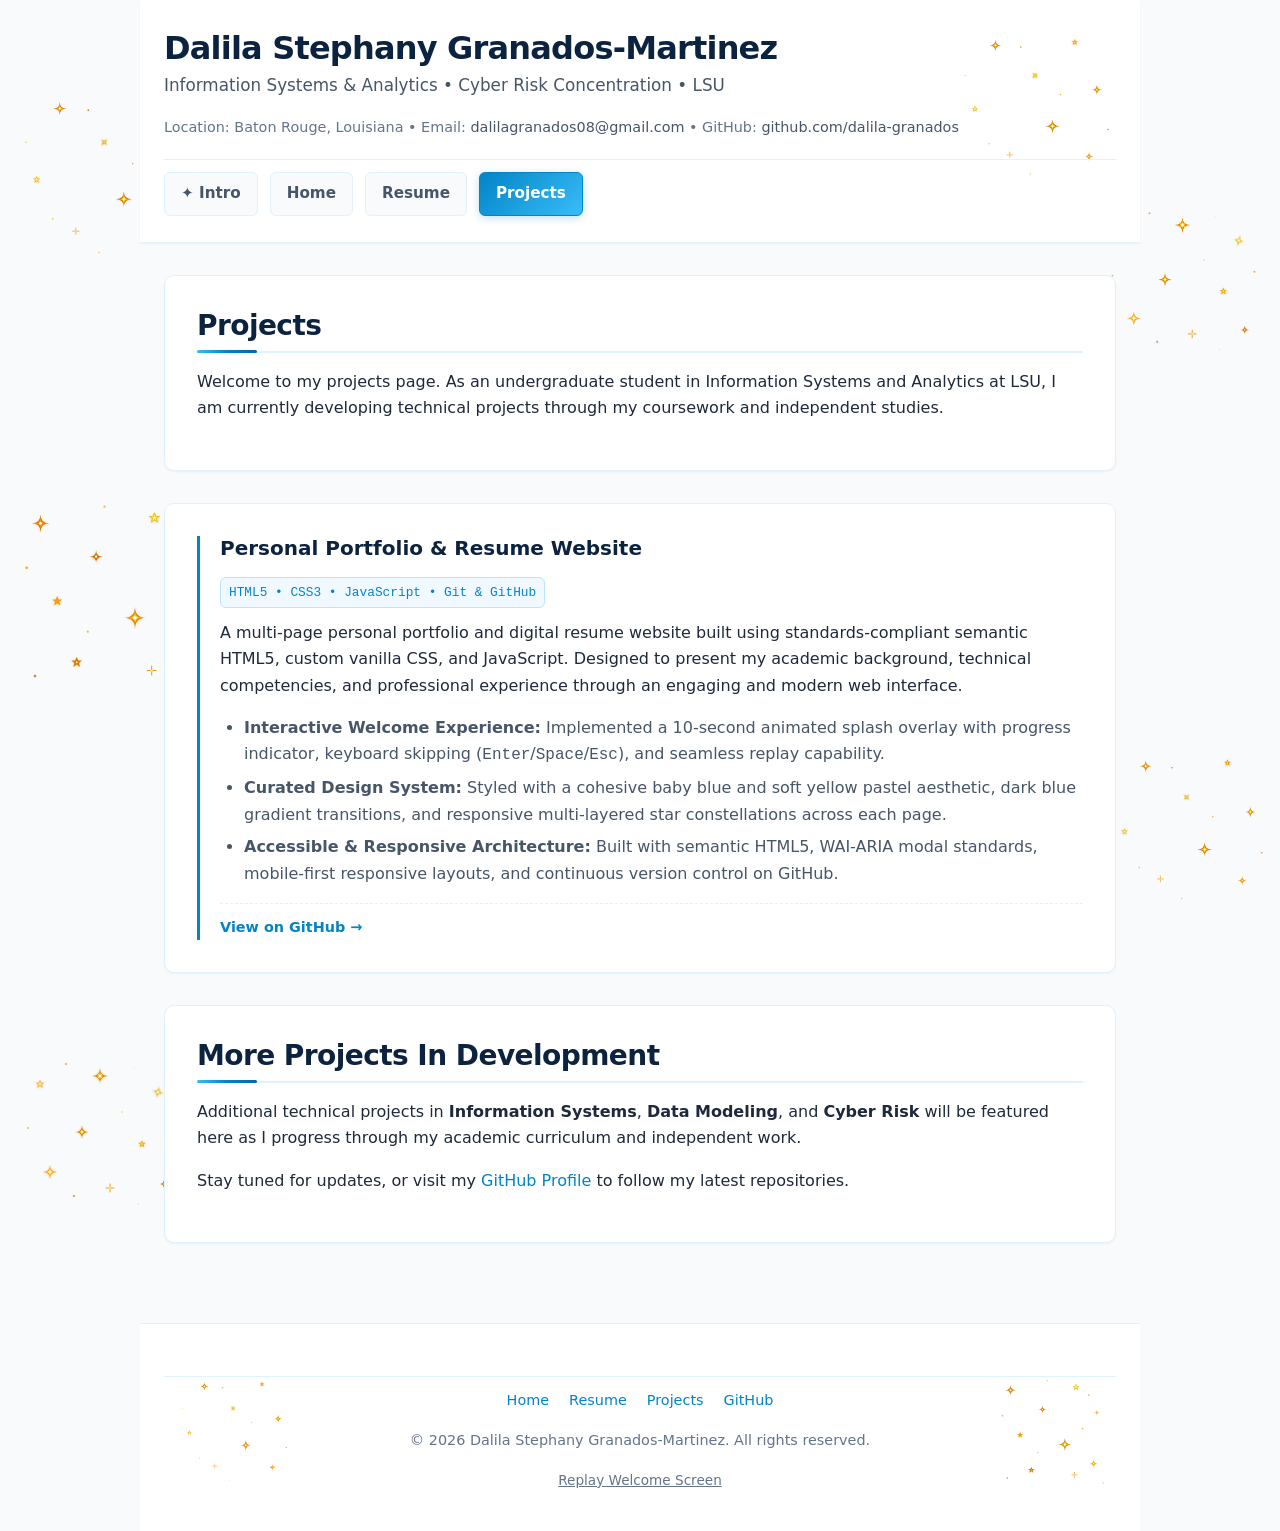
==== commit c851eb81: "Remove Contact navigation tab while preserving contact form email delivery on home page" ====
--- a/project.html
+++ b/project.html
@@ -30,7 +30,6 @@
                 <li><a href="index.html">Home</a></li>
                 <li><a href="resume.html">Resume</a></li>
                 <li><a href="project.html" class="active">Projects</a></li>
-                <li><a href="index.html#contact">Contact</a></li>
             </ul>
         </nav>
     </header>
@@ -88,7 +87,6 @@
             <a href="index.html">Home</a>
             <a href="resume.html">Resume</a>
             <a href="project.html">Projects</a>
-            <a href="index.html#contact">Contact</a>
             <a href="https://github.com/dalila-granados" target="_blank" rel="noopener noreferrer">GitHub</a>
         </nav>
         <p>&copy; 2026 Dalila Stephany Granados-Martinez. All rights reserved.</p>
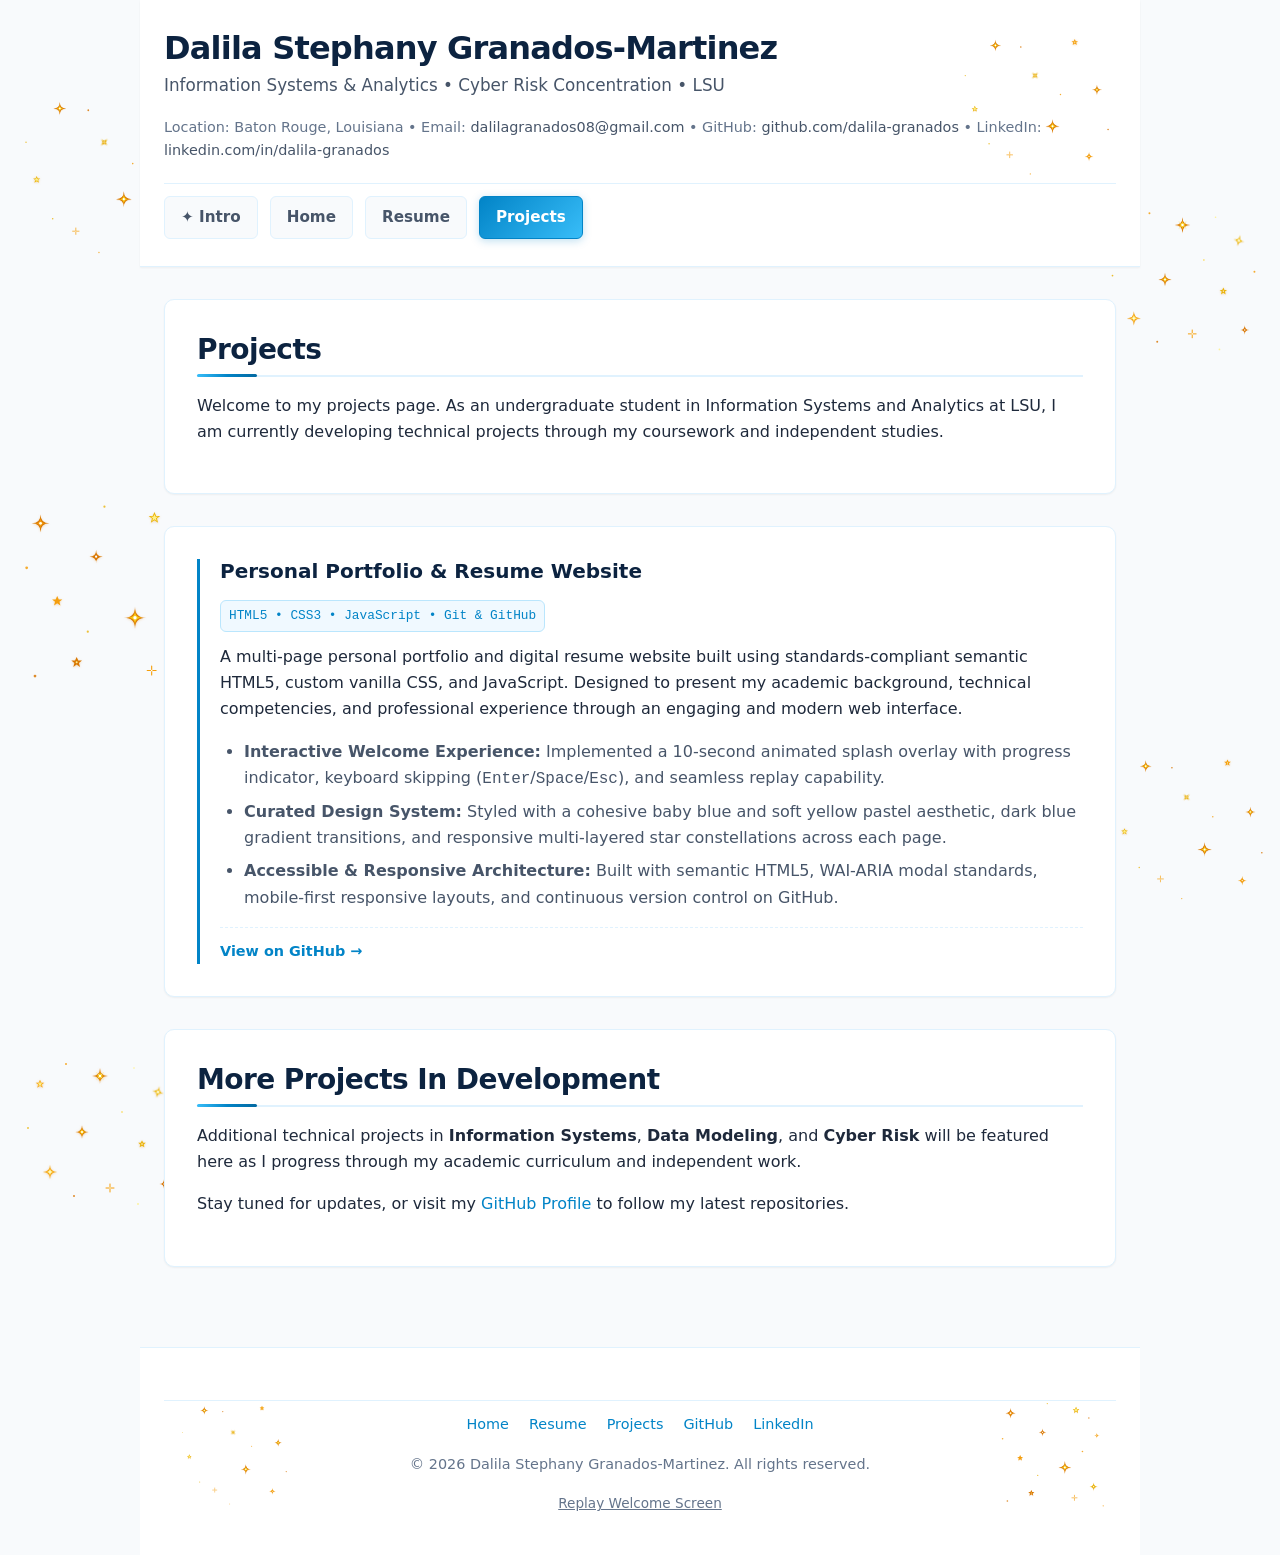
==== commit e631d2e9: "Add direct outbound LinkedIn profile links to contact section, form, header, and footer" ====
--- a/project.html
+++ b/project.html
@@ -7,7 +7,8 @@
     <meta name="description"
         content="Projects Portfolio of Dalila Stephany Granados-Martinez, Information Systems and Analytics student at Louisiana State University.">
     <title>Dalila Stephany Granados-Martinez | Projects</title>
-    <link rel="stylesheet" href="styles.css?v=7">
+    <link rel="icon" type="image/svg+xml" href="data:image/svg+xml,%3Csvg xmlns='http://www.w3.org/2000/svg' viewBox='0 0 24 24'%3E%3Cpath fill='%23facc15' stroke='%23d97706' stroke-width='0.5' d='M12 2l2.4 7.2h7.6l-6.2 4.5 2.4 7.3-6.2-4.5-6.2 4.5 2.4-7.3-6.2-4.5h7.6z'/%3E%3C/svg%3E">
+    <link rel="stylesheet" href="styles.css?v=9">
 </head>
 
 <body class="page-projects">
@@ -20,7 +21,9 @@
                 Location: Baton Rouge, Louisiana &bull;
                 Email: <a href="mailto:dalilagranados08@gmail.com">dalilagranados08@gmail.com</a> &bull;
                 GitHub: <a href="https://github.com/dalila-granados" target="_blank"
-                    rel="noopener noreferrer">github.com/dalila-granados</a>
+                    rel="noopener noreferrer">github.com/dalila-granados</a> &bull;
+                LinkedIn: <a href="https://www.linkedin.com/in/dalila-granados-4bb6a51a4" target="_blank"
+                    rel="noopener noreferrer">linkedin.com/in/dalila-granados</a>
             </p>
         </div>
 
@@ -88,6 +91,7 @@
             <a href="resume.html">Resume</a>
             <a href="project.html">Projects</a>
             <a href="https://github.com/dalila-granados" target="_blank" rel="noopener noreferrer">GitHub</a>
+            <a href="https://www.linkedin.com/in/dalila-granados-4bb6a51a4" target="_blank" rel="noopener noreferrer">LinkedIn</a>
         </nav>
         <p>&copy; 2026 Dalila Stephany Granados-Martinez. All rights reserved.</p>
         <p><a href="index.html?intro=1" class="footer-replay-btn">Replay Welcome Screen</a></p>
--- a/styles.css
+++ b/styles.css
@@ -64,6 +64,12 @@
     min-height: 100vh;
     display: flex;
     flex-direction: column;
+    overflow-x: hidden;
+}
+
+:focus-visible {
+    outline: 2px solid var(--primary-baby-blue);
+    outline-offset: 2px;
 }
 
 /* Page 1: Home Page Star Constellation */
@@ -359,6 +365,9 @@
 }
 
 .profile-avatar img {
+    width: 160px;
+    height: 160px;
+    object-fit: cover;
     border-radius: var(--radius-lg);
     border: 3px solid var(--border-color);
     background-color: var(--bg-main);
@@ -554,7 +563,7 @@
     border: 1px solid var(--border-color);
     border-radius: var(--radius-sm);
     font-family: inherit;
-    font-size: 0.95rem;
+    font-size: 1rem;
     background-color: #ffffff;
     color: var(--text-primary);
     transition: border-color var(--transition-fast), box-shadow var(--transition-fast);
@@ -625,21 +634,43 @@
     box-shadow: none;
 }
 
+/* LinkedIn Connect Button */
+.btn-linkedin {
+    display: inline-flex;
+    align-items: center;
+    gap: 0.5rem;
+    padding: 0.65rem 1.15rem;
+    font-size: 0.95rem;
+    font-weight: 600;
+    color: #0a66c2;
+    background-color: #ffffff;
+    border: 1px solid #0a66c2;
+    border-radius: var(--radius-sm);
+    text-decoration: none;
+    margin-left: auto;
+    transition: all var(--transition-fast);
+}
+
+.btn-linkedin:hover {
+    background-color: #0a66c2;
+    color: #ffffff;
+    box-shadow: 0 4px 12px rgba(10, 102, 194, 0.25);
+    text-decoration: none;
+    transform: translateY(-1px);
+}
+
+.btn-linkedin svg {
+    flex-shrink: 0;
+    width: 17px;
+    height: 17px;
+    fill: currentColor;
+}
+
 /* Required field indicator */
 .required-indicator {
     color: #e11d48;
     font-weight: bold;
     margin-left: 2px;
-}
-
-.direct-email-link {
-    color: var(--primary-color);
-    font-weight: 600;
-    text-decoration: underline;
-}
-
-.direct-email-link:hover {
-    color: var(--primary-hover);
 }
 
 /* Contact Form Live Status Feedback Banner */
